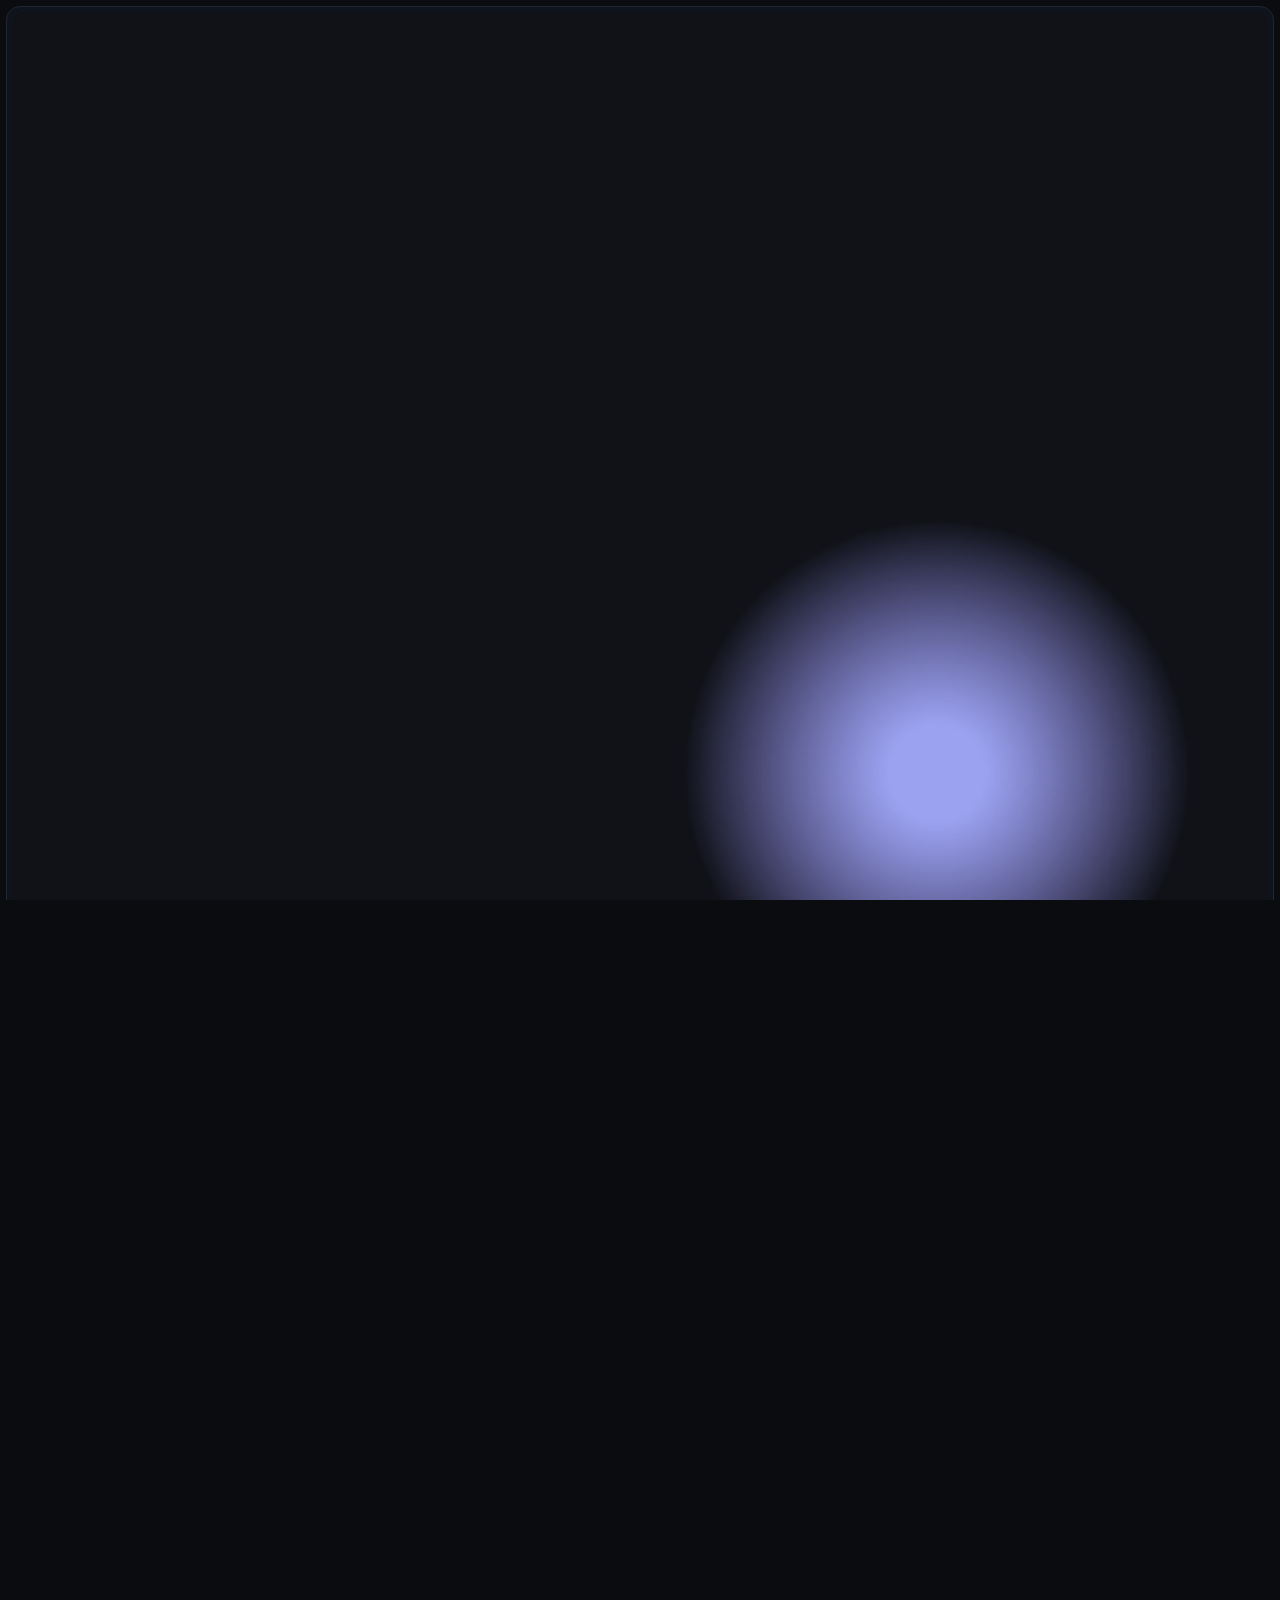
==== index.html @ 588d06f3 "Rename impossible_time_machine_mobile_web_app (6).html to index.html Changed for pages deployment na" ====
<!DOCTYPE html>
<html lang="en">
<head>
<meta charset="utf-8" />
<meta name="viewport" content="width=device-width, initial-scale=1, viewport-fit=cover" />
<title>Dual Scratchable VJ Turntables — Symmetry</title>
<style>
  :root{ --bg:#0b0c0f; --fg:#e6e6e6; --line:#1f2533; --accent:#65fbd2; }
  *{box-sizing:border-box;-webkit-tap-highlight-color:transparent}
  html,body{margin:0;height:100%;background:var(--bg);color:var(--fg);font-family:system-ui,-apple-system,Roboto,Inter,Arial,sans-serif;overflow:hidden}
  .app{display:flex;flex-direction:column;min-height:100vh;gap:8px;padding:6px}
  /* Mixer */
  .mixer{flex:0 0 auto;border:1px solid var(--line);border-radius:14px;background:#0f131b;display:flex;flex-direction:column;gap:6px;padding:6px}
  .mix-screen{width:100%;aspect-ratio:1;background:#000;border-radius:12px;overflow:hidden;position:relative}
  .mix-screen canvas{width:100%;height:100%}
  .row{display:flex;gap:6px;align-items:center;justify-content:center}
  .slider{flex:1}
  .pulse{width:12px;height:12px;border-radius:50%;background:#222;box-shadow:0 0 0 0 rgba(101,251,210,.0)}
  .tiny{font-size:11px;color:#9aa0a6}
  .btn{border:none;background:#141923;border:1px solid #1c2330;color:#cfe1f2;border-radius:10px;padding:6px 10px;min-height:32px;font-family:ui-monospace, SFMono-Regular, Menlo, monospace}
  select.blend{background:#141923;color:#cfe1f2;border:1px solid #1c2330;border-radius:10px;padding:6px;min-height:32px}
  .toggle{display:flex;align-items:center;gap:6px}
  .toggle input{accent-color:var(--accent)}
  .link{color:#9fe5ff;text-decoration:none}
  /* Decks */
  .decks{flex:1;display:grid;grid-template-columns:1fr 1fr;gap:6px}
  .deck{display:flex;flex-direction:column;align-items:center;gap:6px}
  .portal{width:100%;aspect-ratio:1;border-radius:50%;position:relative;display:grid;place-items:center;background:#0c0f15;box-shadow:0 0 0 2px #1d2230,0 0 30px rgba(101,251,210,.12) inset;overflow:hidden;touch-action:none}
  .portal canvas{width:94%;height:94%;border-radius:50%}
  .ring{position:absolute;inset:3%;border-radius:50%;pointer-events:none}
  input[type=file]{display:none}
  .toast{position:fixed;left:50%;top:10px;transform:translateX(-50%);background:#111722;border:1px solid #1f2633;color:#cfe1f2;padding:8px 12px;border-radius:10px;font-size:12px;opacity:.95;z-index:50}
  /* Glyph buttons (no emoji) */
  .glyph{display:inline-flex;align-items:center;justify-content:center;gap:6px}
  .glyph svg{width:16px;height:16px;fill:#cfe1f2}
</style>
</head>
<body>
<div class="app">
  <!-- Mixer -->
  <section class="mixer">
    <div class="mix-screen"><canvas id="mixView" width="640" height="640"></canvas></div>
    <div class="row">
      <select id="blendSelect" class="blend" title="Blend">
        <option value="source-over">Normal</option>
        <option value="screen" selected>Screen</option>
        <option value="multiply">Multiply</option>
        <option value="overlay">Overlay</option>
        <option value="hard-light">Hard Light</option>
        <option value="soft-light">Soft Light</option>
        <option value="lighten">Lighten</option>
        <option value="darken">Darken</option>
        <option value="difference">Difference</option>
        <option value="exclusion">Exclusion</option>
        <option value="lighter">Add</option>
      </select>
      <input id="mixSlider" class="slider" type="range" min="0" max="1" step="0.01" value="0.5" />
      <div class="pulse" id="metroPulse"></div>
      <button class="btn glyph" id="rec8" title="Record 8s">
        <svg viewBox="0 0 24 24"><rect x="6" y="6" width="12" height="12" rx="2"/></svg>
        REC 8s
      </button>
      <a id="dlLink" class="link" style="display:none" download="mix-8s.webm">Download</a>
    </div>
    <div class="row">
      <button class="btn" id="bpmDown">-</button>
      <input id="bpm" class="slider" type="range" min="30" max="240" step="1" value="120" />
      <button class="btn" id="bpmUp">+</button>
      <button class="btn" id="modeBPM">B/F</button>
      <span class="tiny" id="bpmLabel">120 BPM</span>
      <button class="btn" id="interpBtn" title="Frame interpolation">Interp</button>
      <label class="toggle tiny"><input type="checkbox" id="perfMode"/> Perf</label>
      <span class="tiny" id="diag">OK</span>
    </div>
  </section>

  <!-- Decks (six-fold symmetry accents) -->
  <section class="decks">
    <div class="deck" id="deckL">
      <div class="portal">
        <canvas id="viewL" width="512" height="512"></canvas>
        <canvas id="ringL" class="ring" width="512" height="512"></canvas>
      </div>
      <div class="row">
        <input id="fileL" type="file" accept="video/*" />
        <button class="btn glyph" id="uploadL" title="Load A">
          <svg viewBox="0 0 24 24"><path d="M4 18h16v2H4zM12 4l4 4h-3v6h-2V8H8z"/></svg>
          LOAD A
        </button>
        <button class="btn glyph" id="autoL" title="Auto A">
          <svg id="autoLIcon" viewBox="0 0 24 24"><path d="M8 5v14l11-7z"/></svg>
          AUTO
        </button>
      </div>
    </div>
    <div class="deck" id="deckR">
      <div class="portal">
        <canvas id="viewR" width="512" height="512"></canvas>
        <canvas id="ringR" class="ring" width="512" height="512"></canvas>
      </div>
      <div class="row">
        <input id="fileR" type="file" accept="video/*" />
        <button class="btn glyph" id="uploadR" title="Load B">
          <svg viewBox="0 0 24 24"><path d="M4 18h16v2H4zM12 4l4 4h-3v6h-2V8H8z"/></svg>
          LOAD B
        </button>
        <button class="btn glyph" id="autoR" title="Auto B">
          <svg id="autoRIcon" viewBox="0 0 24 24"><path d="M8 5v14l11-7z"/></svg>
          AUTO
        </button>
      </div>
    </div>
  </section>
  <div class="toast" id="toast" style="display:none">Loading…</div>
</div>

<script>
// ===== Helpers =====
function makeCanvas(w,h){const c=document.createElement('canvas');c.width=w;c.height=h;return c;}
function byId(x){return document.getElementById(x);} 

// ===== Stable frame interpolation =====
function drawInterpFrame(frames, idxFloat, ctx, w, h){
  const N = frames.length; if(!N){ ctx.fillStyle='#0a0d14'; ctx.fillRect(0,0,w,h); return; }
  const a = Math.floor(idxFloat) % N; const b = (a+1)%N; const t = idxFloat - Math.floor(idxFloat);
  ctx.globalAlpha = 1; ctx.globalCompositeOperation='source-over';
  ctx.drawImage(frames[a],0,0,w,h);
  if(t>0){ ctx.globalAlpha = t; ctx.drawImage(frames[b],0,0,w,h); }
  ctx.globalAlpha=1;
}

// ===== Mixer buffers (no heap churn) =====
const mixBufL = makeCanvas(640,640);
const mixBufR = makeCanvas(640,640);
function drawMix(){
  const c=byId('mixView'); const ctx=c.getContext('2d');
  ctx.clearRect(0,0,c.width,c.height);
  const lctx = mixBufL.getContext('2d'); lctx.clearRect(0,0,mixBufL.width,mixBufL.height);
  const rctx = mixBufR.getContext('2d'); rctx.clearRect(0,0,mixBufR.width,mixBufR.height);
  if(state.L.frames.length){ drawInterpFrame(state.L.frames, state.L.idxFloat, lctx, mixBufL.width, mixBufL.height); ctx.drawImage(mixBufL,0,0,c.width,c.height); }
  if(state.R.frames.length){ drawInterpFrame(state.R.frames, state.R.idxFloat, rctx, mixBufR.width, mixBufR.height); ctx.globalAlpha = state.mix; ctx.globalCompositeOperation = state.blend; ctx.drawImage(mixBufR,0,0,c.width,c.height); ctx.globalAlpha=1; ctx.globalCompositeOperation='source-over'; }
}

// ===== Video sampler (deterministic, bounded) =====
async function sampleVideo(file,target=160){
  return new Promise(async (resolve, reject)=>{
    try{
      const url = URL.createObjectURL(file);
      const v = document.createElement('video');
      v.src = url; v.crossOrigin='anonymous'; v.muted=true; v.playsInline=true; v.preload='auto';
      const show=(m)=>{const t=byId('toast'); t.textContent=m; t.style.display='block';};
      const hide=()=>{byId('toast').style.display='none';};
      show('Decoding…');
      await new Promise(res=>{ v.onloadedmetadata=()=>res(); });
      const dur = Math.max(0.01, v.duration||8);
      const N = Math.min(target, window.__perfOn? 100: 180);
      const size = window.__perfOn? 192: 256;
      const frames=[]; const off=makeCanvas(size,size); const octx=off.getContext('2d');
      for(let i=0;i<N;i++){
        const t = (i/(N-1))*dur;
        await new Promise(res=>{ v.currentTime=t; v.onseeked=()=>res(); });
        octx.clearRect(0,0,size,size);
        octx.drawImage(v,0,0,size,size);
        const bmp = await createImageBitmap(off);
        frames.push(bmp);
      }
      URL.revokeObjectURL(url); hide(); resolve(frames);
    }catch(e){ reject(e); }
  });
}

// ===== State =====
const state={
  L:{frames:[],idxFloat:0,drag:false,lastA:0,auto:false},
  R:{frames:[],idxFloat:0,drag:false,lastA:0,auto:false},
  blend:'screen', mix:0.5, tempo:120, mode:'BPM', interp:true,
  audio:null, dest:null,
  fpsTarget: 30
};

// ===== Audio (soft clicks + recording dest) =====
function ensureAudio(){ if(state.audio) return; const AC=new (window.AudioContext||window.webkitAudioContext)(); const master=AC.createGain(); master.gain.value=0.2; master.connect(AC.destination); const dest=AC.createMediaStreamDestination(); master.connect(dest); state.audio={AC,master}; state.dest=dest; }
function clickTick(pitch=650, vol=.07){ if(!state.audio) return; const {AC,master}=state.audio; const o=AC.createOscillator(); const g=AC.createGain(); o.type='square'; o.frequency.value=pitch; g.gain.value=vol; o.connect(g).connect(master); o.start(); g.gain.exponentialRampToValueAtTime(0.0001, AC.currentTime+0.04); o.stop(AC.currentTime+0.05); }

// ===== Six-fold symmetry ring (hashes + spokes) =====
function drawRing(id){
  const ring=byId(id); const ctx=ring.getContext('2d');
  const w=ring.width,h=ring.height,cx=w/2,cy=h/2,R=w/2-6; ctx.clearRect(0,0,w,h);
  ctx.strokeStyle='#1f2635'; ctx.lineWidth=2; ctx.beginPath(); ctx.arc(cx,cy,R,0,Math.PI*2); ctx.stroke();
  // 60 ticks + heavier every 5; plus 6 radial spokes for 6-symmetry
  for(let i=0;i<60;i++){
    const a=i*(Math.PI*2/60)-Math.PI/2; const len=(i%5===0)?14:7;
    const x1=cx+Math.cos(a)*R, y1=cy+Math.sin(a)*R;
    const x2=cx+Math.cos(a)*(R-len), y2=cy+Math.sin(a)*(R-len);
    ctx.strokeStyle=(i%5===0)?'#65fbd2':'#3a4458'; ctx.lineWidth=(i%5===0)?2:1;
    ctx.beginPath(); ctx.moveTo(x1,y1); ctx.lineTo(x2,y2); ctx.stroke();
  }
  for(let k=0;k<6;k++){
    const a=k*(Math.PI*2/6)-Math.PI/2; const x=cx+Math.cos(a)*(R-18); const y=cy+Math.sin(a)*(R-18);
    ctx.fillStyle='#223043'; ctx.beginPath(); ctx.arc(x,y,3,0,Math.PI*2); ctx.fill();
  }
}

// ===== Deck render =====
function drawDeck(side){ const cv=byId('view'+side); const ctx=cv.getContext('2d'); drawInterpFrame(state[side].frames, state[side].idxFloat, ctx, cv.width, cv.height); drawRing('ring'+side); }

// ===== Scratch controls =====
function angleAt(e,cv){const r=cv.getBoundingClientRect();const x=(e.touches?e.touches[0].clientX:e.clientX)-r.left-r.width/2;const y=(e.touches?e.touches[0].clientY:e.clientY)-r.top-r.height/2;return Math.atan2(y,x);} 
function bindDeck(side){
  const cv=byId('view'+side);
  let lastHaptic=0, lastClickIdx=-1;
  const start=(e)=>{ ensureAudio(); const now=performance.now(); if(navigator.vibrate && now-lastHaptic>40){ navigator.vibrate(5); lastHaptic=now; } state[side].drag=true; state[side].lastA=angleAt(e,cv); e.preventDefault(); };
  const move=(e)=>{ if(!state[side].drag) return; const a=angleAt(e,cv); const d=a-state[side].lastA; state[side].lastA=a; const N=(state[side].frames.length||1); state[side].idxFloat=(state[side].idxFloat + d*40 + N)%N; const idxInt=Math.floor(state[side].idxFloat); if(idxInt!==lastClickIdx){ const now=performance.now(); if(navigator.vibrate && now-lastHaptic>30){ navigator.vibrate(2); lastHaptic=now; } clickTick(560+100*Math.min(1,Math.abs(d)*40), .06); lastClickIdx=idxInt; } };
  const end=()=>{ state[side].drag=false; };
  cv.addEventListener('mousedown',start); cv.addEventListener('mousemove',move); window.addEventListener('mouseup',end);
  cv.addEventListener('touchstart',start,{passive:false}); cv.addEventListener('touchmove',move,{passive:false}); window.addEventListener('touchend',end);
}

bindDeck('L'); bindDeck('R');

// ===== Tempo & autoplay =====
let lastTick=0; function metro(ts){ const secPer=60/state.tempo; if(!lastTick) lastTick=ts; const d=(ts-lastTick)/1000; if(d>=secPer){ lastTick=ts; const pulse=byId('metroPulse'); pulse.style.boxShadow='0 0 0 8px rgba(101,251,210,.22)'; setTimeout(()=>{pulse.style.boxShadow='0 0 0 0 rgba(0,0,0,0)';},80); if(!state.L.drag && state.L.auto && state.L.frames.length) state.L.idxFloat=(state.L.idxFloat+1)%state.L.frames.length; if(!state.R.drag && state.R.auto && state.R.frames.length) state.R.idxFloat=(state.R.idxFloat+1)%state.R.frames.length; } }
function idleAdvance(dt){ const fps=12; const step=dt*fps; if(!state.L.drag && !state.L.auto && state.L.frames.length) state.L.idxFloat=(state.L.idxFloat+step)%state.L.frames.length; if(!state.R.drag && !state.R.auto && state.R.frames.length) state.R.idxFloat=(state.R.idxFloat+step)%state.R.frames.length; }

// ===== Main loop (soft FPS cap + visibility pause) =====
let lastTs=0, acc=0; function loop(ts){ const dt=((ts-lastTs)||0)/1000; lastTs=ts; acc+=dt; const frameInterval=1/Math.max(15,(window.__perfOn?24:state.fpsTarget)); if(acc>=frameInterval){ acc=0; metro(ts||performance.now()); idleAdvance(frameInterval); drawDeck('L'); drawDeck('R'); drawMix(); } requestAnimationFrame(loop); } requestAnimationFrame(loop);
 document.addEventListener('visibilitychange',()=>{ if(document.hidden){ lastTs=performance.now(); }});

// ===== UI wiring =====
byId('uploadL').onclick=()=>byId('fileL').click(); byId('uploadR').onclick=()=>byId('fileR').click();
byId('fileL').onchange=async e=>{ const f=e.target.files[0]; if(!f) return; const t=byId('toast'); t.textContent='Loading A…'; t.style.display='block'; (state.L.frames||[]).forEach(b=>{try{b.close&&b.close();}catch{}}); state.L.frames=[]; state.L.frames=await sampleVideo(f, window.__perfOn? 100: 180); state.L.idxFloat=0; t.style.display='none'; updateDiag(); };
byId('fileR').onchange=async e=>{ const f=e.target.files[0]; if(!f) return; const t=byId('toast'); t.textContent='Loading B…'; t.style.display='block'; (state.R.frames||[]).forEach(b=>{try{b.close&&b.close();}catch{}}); state.R.frames=[]; state.R.frames=await sampleVideo(f, window.__perfOn? 100: 180); state.R.idxFloat=0; t.style.display='none'; updateDiag(); };
byId('autoL').onclick=()=>{ state.L.auto=!state.L.auto; byId('autoLIcon').innerHTML = state.L.auto ? '<path d="M6 6h4v12H6zM14 6h4v12h-4z"/>' : '<path d="M8 5v14l11-7z"/>'; };
byId('autoR').onclick=()=>{ state.R.auto=!state.R.auto; byId('autoRIcon').innerHTML = state.R.auto ? '<path d="M6 6h4v12H6zM14 6h4v12h-4z"/>' : '<path d="M8 5v14l11-7z"/>'; };
byId('blendSelect').oninput=e=>state.blend=e.target.value; byId('mixSlider').oninput=e=>state.mix=parseFloat(e.target.value);
byId('bpm').oninput=e=>{ state.tempo=parseInt(e.target.value,10); byId('bpmLabel').textContent=state.tempo+' '+state.mode; ensureAudio(); };
byId('bpmDown').onclick=()=>{ const v=Math.max(30,state.tempo-1); byId('bpm').value=v; byId('bpm').dispatchEvent(new Event('input')); };
byId('bpmUp').onclick=()=>{ const v=Math.min(240,state.tempo+1); byId('bpm').value=v; byId('bpm').dispatchEvent(new Event('input')); };
byId('modeBPM').onclick=()=>{ state.mode=(state.mode==='BPM')?'FPM':'BPM'; byId('bpmLabel').textContent=state.tempo+' '+state.mode; };
byId('interpBtn').onclick=()=>{ state.interp=!state.interp; byId('interpBtn').style.opacity= state.interp?1:0.5; };
byId('perfMode').onchange=(e)=>{ window.__perfOn= !!e.target.checked; state.fpsTarget = window.__perfOn? 24: 30; updateDiag(); };

// ===== 8s Recording (mix + clicks) =====
let mediaRec=null, chunks=[]; byId('rec8').onclick=()=>{ try{ const canvas=byId('mixView'); const stream=canvas.captureStream(window.__perfOn? 24: 30); ensureAudio(); if(state.dest) state.dest.stream.getAudioTracks().forEach(t=>stream.addTrack(t)); chunks=[]; mediaRec=new MediaRecorder(stream,{mimeType:'video/webm;codecs=vp9,opus', videoBitsPerSecond: window.__perfOn? 2_000_000: 3_000_000}); mediaRec.ondataavailable=(e)=>{ if(e.data.size>0) chunks.push(e.data); }; mediaRec.onstop=()=>{ const blob=new Blob(chunks,{type:'video/webm'}); const url=URL.createObjectURL(blob); const a=byId('dlLink'); a.href=url; a.style.display='inline'; }; mediaRec.start(); setTimeout(()=>{ try{ mediaRec.stop(); }catch{} }, 8000); }catch(err){ console.warn('rec error', err); } };

// ===== Default test frames =====
async function makeTestFrames(hue){const frames=[];const size=window.__perfOn? 192: 256;const tmp=makeCanvas(size,size);const tctx=tmp.getContext('2d');for(let i=0;i<150;i++){const t=i/150;tctx.fillStyle='#0b0c10';tctx.fillRect(0,0,size,size);const x=size/2+Math.cos(t*2*Math.PI)*size*0.27;const y=size/2+Math.sin(t*2*Math.PI)*size*0.22;const r=size*0.18+Math.sin(t*6.283*0.5)*size*0.09;const g=tctx.createRadialGradient(x,y,10,x,y,r);g.addColorStop(0,`hsl(${(hue+i)%360},80%,60%)`);g.addColorStop(1,'#0b0c10');tctx.fillStyle=g;tctx.beginPath();tctx.arc(x,y,r,0,Math.PI*2);tctx.fill();frames.push(await createImageBitmap(tmp));}return frames;}
(async()=>{ state.L.frames=await makeTestFrames(200); state.R.frames=await makeTestFrames(320); updateDiag(); })();

// ===== Diagnostics =====
function updateDiag(){ const d=byId('diag'); const dpr=(window.devicePixelRatio||1).toFixed(2); d.textContent=`A:${state.L.frames.length} B:${state.R.frames.length} dpr:${dpr}`; }
</script>
</body>
</html>
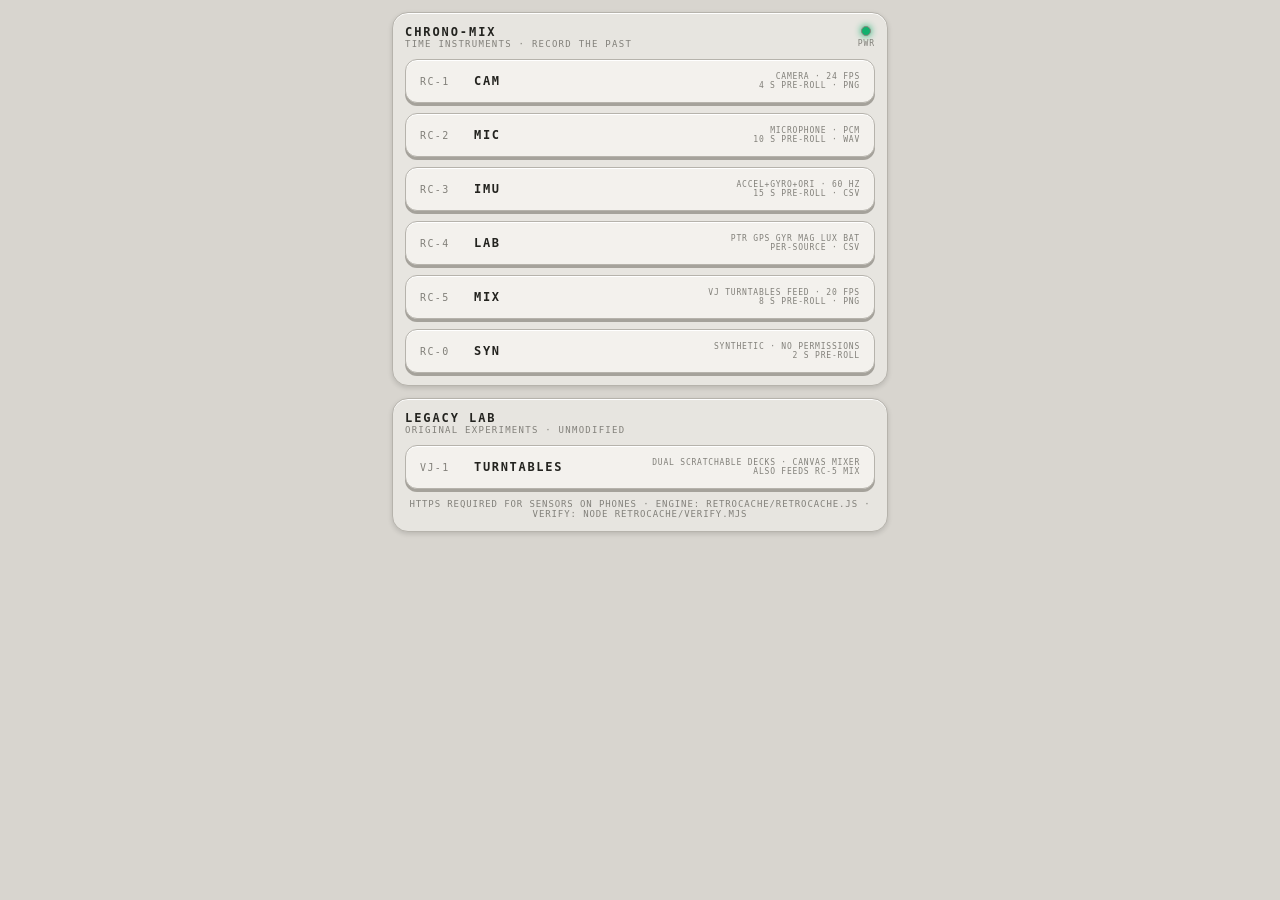
==== commit 04b3f87e: "Add family landing, fold legacy turntables in as RC-5 source, deploy via Pages - Preserve the origin" ====
--- a/index.html
+++ b/index.html
@@ -3,252 +3,61 @@
 <head>
 <meta charset="utf-8" />
 <meta name="viewport" content="width=device-width, initial-scale=1, viewport-fit=cover" />
-<title>Dual Scratchable VJ Turntables — Symmetry</title>
-<style>
-  :root{ --bg:#0b0c0f; --fg:#e6e6e6; --line:#1f2533; --accent:#65fbd2; }
-  *{box-sizing:border-box;-webkit-tap-highlight-color:transparent}
-  html,body{margin:0;height:100%;background:var(--bg);color:var(--fg);font-family:system-ui,-apple-system,Roboto,Inter,Arial,sans-serif;overflow:hidden}
-  .app{display:flex;flex-direction:column;min-height:100vh;gap:8px;padding:6px}
-  /* Mixer */
-  .mixer{flex:0 0 auto;border:1px solid var(--line);border-radius:14px;background:#0f131b;display:flex;flex-direction:column;gap:6px;padding:6px}
-  .mix-screen{width:100%;aspect-ratio:1;background:#000;border-radius:12px;overflow:hidden;position:relative}
-  .mix-screen canvas{width:100%;height:100%}
-  .row{display:flex;gap:6px;align-items:center;justify-content:center}
-  .slider{flex:1}
-  .pulse{width:12px;height:12px;border-radius:50%;background:#222;box-shadow:0 0 0 0 rgba(101,251,210,.0)}
-  .tiny{font-size:11px;color:#9aa0a6}
-  .btn{border:none;background:#141923;border:1px solid #1c2330;color:#cfe1f2;border-radius:10px;padding:6px 10px;min-height:32px;font-family:ui-monospace, SFMono-Regular, Menlo, monospace}
-  select.blend{background:#141923;color:#cfe1f2;border:1px solid #1c2330;border-radius:10px;padding:6px;min-height:32px}
-  .toggle{display:flex;align-items:center;gap:6px}
-  .toggle input{accent-color:var(--accent)}
-  .link{color:#9fe5ff;text-decoration:none}
-  /* Decks */
-  .decks{flex:1;display:grid;grid-template-columns:1fr 1fr;gap:6px}
-  .deck{display:flex;flex-direction:column;align-items:center;gap:6px}
-  .portal{width:100%;aspect-ratio:1;border-radius:50%;position:relative;display:grid;place-items:center;background:#0c0f15;box-shadow:0 0 0 2px #1d2230,0 0 30px rgba(101,251,210,.12) inset;overflow:hidden;touch-action:none}
-  .portal canvas{width:94%;height:94%;border-radius:50%}
-  .ring{position:absolute;inset:3%;border-radius:50%;pointer-events:none}
-  input[type=file]{display:none}
-  .toast{position:fixed;left:50%;top:10px;transform:translateX(-50%);background:#111722;border:1px solid #1f2633;color:#cfe1f2;padding:8px 12px;border-radius:10px;font-size:12px;opacity:.95;z-index:50}
-  /* Glyph buttons (no emoji) */
-  .glyph{display:inline-flex;align-items:center;justify-content:center;gap:6px}
-  .glyph svg{width:16px;height:16px;fill:#cfe1f2}
-</style>
+<link rel="icon" href="data:," />
+<title>Chrono-Mix</title>
+<link rel="stylesheet" href="retrocache/instrument.css" />
 </head>
 <body>
-<div class="app">
-  <!-- Mixer -->
-  <section class="mixer">
-    <div class="mix-screen"><canvas id="mixView" width="640" height="640"></canvas></div>
-    <div class="row">
-      <select id="blendSelect" class="blend" title="Blend">
-        <option value="source-over">Normal</option>
-        <option value="screen" selected>Screen</option>
-        <option value="multiply">Multiply</option>
-        <option value="overlay">Overlay</option>
-        <option value="hard-light">Hard Light</option>
-        <option value="soft-light">Soft Light</option>
-        <option value="lighten">Lighten</option>
-        <option value="darken">Darken</option>
-        <option value="difference">Difference</option>
-        <option value="exclusion">Exclusion</option>
-        <option value="lighter">Add</option>
-      </select>
-      <input id="mixSlider" class="slider" type="range" min="0" max="1" step="0.01" value="0.5" />
-      <div class="pulse" id="metroPulse"></div>
-      <button class="btn glyph" id="rec8" title="Record 8s">
-        <svg viewBox="0 0 24 24"><rect x="6" y="6" width="12" height="12" rx="2"/></svg>
-        REC 8s
-      </button>
-      <a id="dlLink" class="link" style="display:none" download="mix-8s.webm">Download</a>
+<div class="device">
+  <section class="mod rack">
+    <div class="head">
+      <div>
+        <div class="brand">CHRONO-MIX</div>
+        <div class="model">TIME INSTRUMENTS · RECORD THE PAST</div>
+      </div>
+      <div class="leds">
+        <span class="led on"><i></i>PWR</span>
+      </div>
     </div>
-    <div class="row">
-      <button class="btn" id="bpmDown">-</button>
-      <input id="bpm" class="slider" type="range" min="30" max="240" step="1" value="120" />
-      <button class="btn" id="bpmUp">+</button>
-      <button class="btn" id="modeBPM">B/F</button>
-      <span class="tiny" id="bpmLabel">120 BPM</span>
-      <button class="btn" id="interpBtn" title="Frame interpolation">Interp</button>
-      <label class="toggle tiny"><input type="checkbox" id="perfMode"/> Perf</label>
-      <span class="tiny" id="diag">OK</span>
-    </div>
+    <a class="slot" href="retrocache/camera.html">
+      <span class="no">RC-1</span><span class="nm">CAM</span>
+      <span class="sp">CAMERA · 24 FPS<br />4 S PRE-ROLL · PNG</span>
+    </a>
+    <a class="slot" href="retrocache/audio.html">
+      <span class="no">RC-2</span><span class="nm">MIC</span>
+      <span class="sp">MICROPHONE · PCM<br />10 S PRE-ROLL · WAV</span>
+    </a>
+    <a class="slot" href="retrocache/motion.html">
+      <span class="no">RC-3</span><span class="nm">IMU</span>
+      <span class="sp">ACCEL+GYRO+ORI · 60 HZ<br />15 S PRE-ROLL · CSV</span>
+    </a>
+    <a class="slot" href="retrocache/sensors.html">
+      <span class="no">RC-4</span><span class="nm">LAB</span>
+      <span class="sp">PTR GPS GYR MAG LUX BAT<br />PER-SOURCE · CSV</span>
+    </a>
+    <a class="slot" href="retrocache/mix.html">
+      <span class="no">RC-5</span><span class="nm">MIX</span>
+      <span class="sp">VJ TURNTABLES FEED · 20 FPS<br />8 S PRE-ROLL · PNG</span>
+    </a>
+    <a class="slot" href="retrocache/demo.html">
+      <span class="no">RC-0</span><span class="nm">SYN</span>
+      <span class="sp">SYNTHETIC · NO PERMISSIONS<br />2 S PRE-ROLL</span>
+    </a>
   </section>
 
-  <!-- Decks (six-fold symmetry accents) -->
-  <section class="decks">
-    <div class="deck" id="deckL">
-      <div class="portal">
-        <canvas id="viewL" width="512" height="512"></canvas>
-        <canvas id="ringL" class="ring" width="512" height="512"></canvas>
-      </div>
-      <div class="row">
-        <input id="fileL" type="file" accept="video/*" />
-        <button class="btn glyph" id="uploadL" title="Load A">
-          <svg viewBox="0 0 24 24"><path d="M4 18h16v2H4zM12 4l4 4h-3v6h-2V8H8z"/></svg>
-          LOAD A
-        </button>
-        <button class="btn glyph" id="autoL" title="Auto A">
-          <svg id="autoLIcon" viewBox="0 0 24 24"><path d="M8 5v14l11-7z"/></svg>
-          AUTO
-        </button>
+  <section class="mod rack">
+    <div class="head">
+      <div>
+        <div class="brand">LEGACY LAB</div>
+        <div class="model">ORIGINAL EXPERIMENTS · UNMODIFIED</div>
       </div>
     </div>
-    <div class="deck" id="deckR">
-      <div class="portal">
-        <canvas id="viewR" width="512" height="512"></canvas>
-        <canvas id="ringR" class="ring" width="512" height="512"></canvas>
-      </div>
-      <div class="row">
-        <input id="fileR" type="file" accept="video/*" />
-        <button class="btn glyph" id="uploadR" title="Load B">
-          <svg viewBox="0 0 24 24"><path d="M4 18h16v2H4zM12 4l4 4h-3v6h-2V8H8z"/></svg>
-          LOAD B
-        </button>
-        <button class="btn glyph" id="autoR" title="Auto B">
-          <svg id="autoRIcon" viewBox="0 0 24 24"><path d="M8 5v14l11-7z"/></svg>
-          AUTO
-        </button>
-      </div>
-    </div>
+    <a class="slot" href="turntables.html">
+      <span class="no">VJ-1</span><span class="nm">TURNTABLES</span>
+      <span class="sp">DUAL SCRATCHABLE DECKS · CANVAS MIXER<br />ALSO FEEDS RC-5 MIX</span>
+    </a>
+    <div class="hint">HTTPS required for sensors on phones · engine: retrocache/retrocache.js · verify: node retrocache/verify.mjs</div>
   </section>
-  <div class="toast" id="toast" style="display:none">Loading…</div>
 </div>
-
-<script>
-// ===== Helpers =====
-function makeCanvas(w,h){const c=document.createElement('canvas');c.width=w;c.height=h;return c;}
-function byId(x){return document.getElementById(x);} 
-
-// ===== Stable frame interpolation =====
-function drawInterpFrame(frames, idxFloat, ctx, w, h){
-  const N = frames.length; if(!N){ ctx.fillStyle='#0a0d14'; ctx.fillRect(0,0,w,h); return; }
-  const a = Math.floor(idxFloat) % N; const b = (a+1)%N; const t = idxFloat - Math.floor(idxFloat);
-  ctx.globalAlpha = 1; ctx.globalCompositeOperation='source-over';
-  ctx.drawImage(frames[a],0,0,w,h);
-  if(t>0){ ctx.globalAlpha = t; ctx.drawImage(frames[b],0,0,w,h); }
-  ctx.globalAlpha=1;
-}
-
-// ===== Mixer buffers (no heap churn) =====
-const mixBufL = makeCanvas(640,640);
-const mixBufR = makeCanvas(640,640);
-function drawMix(){
-  const c=byId('mixView'); const ctx=c.getContext('2d');
-  ctx.clearRect(0,0,c.width,c.height);
-  const lctx = mixBufL.getContext('2d'); lctx.clearRect(0,0,mixBufL.width,mixBufL.height);
-  const rctx = mixBufR.getContext('2d'); rctx.clearRect(0,0,mixBufR.width,mixBufR.height);
-  if(state.L.frames.length){ drawInterpFrame(state.L.frames, state.L.idxFloat, lctx, mixBufL.width, mixBufL.height); ctx.drawImage(mixBufL,0,0,c.width,c.height); }
-  if(state.R.frames.length){ drawInterpFrame(state.R.frames, state.R.idxFloat, rctx, mixBufR.width, mixBufR.height); ctx.globalAlpha = state.mix; ctx.globalCompositeOperation = state.blend; ctx.drawImage(mixBufR,0,0,c.width,c.height); ctx.globalAlpha=1; ctx.globalCompositeOperation='source-over'; }
-}
-
-// ===== Video sampler (deterministic, bounded) =====
-async function sampleVideo(file,target=160){
-  return new Promise(async (resolve, reject)=>{
-    try{
-      const url = URL.createObjectURL(file);
-      const v = document.createElement('video');
-      v.src = url; v.crossOrigin='anonymous'; v.muted=true; v.playsInline=true; v.preload='auto';
-      const show=(m)=>{const t=byId('toast'); t.textContent=m; t.style.display='block';};
-      const hide=()=>{byId('toast').style.display='none';};
-      show('Decoding…');
-      await new Promise(res=>{ v.onloadedmetadata=()=>res(); });
-      const dur = Math.max(0.01, v.duration||8);
-      const N = Math.min(target, window.__perfOn? 100: 180);
-      const size = window.__perfOn? 192: 256;
-      const frames=[]; const off=makeCanvas(size,size); const octx=off.getContext('2d');
-      for(let i=0;i<N;i++){
-        const t = (i/(N-1))*dur;
-        await new Promise(res=>{ v.currentTime=t; v.onseeked=()=>res(); });
-        octx.clearRect(0,0,size,size);
-        octx.drawImage(v,0,0,size,size);
-        const bmp = await createImageBitmap(off);
-        frames.push(bmp);
-      }
-      URL.revokeObjectURL(url); hide(); resolve(frames);
-    }catch(e){ reject(e); }
-  });
-}
-
-// ===== State =====
-const state={
-  L:{frames:[],idxFloat:0,drag:false,lastA:0,auto:false},
-  R:{frames:[],idxFloat:0,drag:false,lastA:0,auto:false},
-  blend:'screen', mix:0.5, tempo:120, mode:'BPM', interp:true,
-  audio:null, dest:null,
-  fpsTarget: 30
-};
-
-// ===== Audio (soft clicks + recording dest) =====
-function ensureAudio(){ if(state.audio) return; const AC=new (window.AudioContext||window.webkitAudioContext)(); const master=AC.createGain(); master.gain.value=0.2; master.connect(AC.destination); const dest=AC.createMediaStreamDestination(); master.connect(dest); state.audio={AC,master}; state.dest=dest; }
-function clickTick(pitch=650, vol=.07){ if(!state.audio) return; const {AC,master}=state.audio; const o=AC.createOscillator(); const g=AC.createGain(); o.type='square'; o.frequency.value=pitch; g.gain.value=vol; o.connect(g).connect(master); o.start(); g.gain.exponentialRampToValueAtTime(0.0001, AC.currentTime+0.04); o.stop(AC.currentTime+0.05); }
-
-// ===== Six-fold symmetry ring (hashes + spokes) =====
-function drawRing(id){
-  const ring=byId(id); const ctx=ring.getContext('2d');
-  const w=ring.width,h=ring.height,cx=w/2,cy=h/2,R=w/2-6; ctx.clearRect(0,0,w,h);
-  ctx.strokeStyle='#1f2635'; ctx.lineWidth=2; ctx.beginPath(); ctx.arc(cx,cy,R,0,Math.PI*2); ctx.stroke();
-  // 60 ticks + heavier every 5; plus 6 radial spokes for 6-symmetry
-  for(let i=0;i<60;i++){
-    const a=i*(Math.PI*2/60)-Math.PI/2; const len=(i%5===0)?14:7;
-    const x1=cx+Math.cos(a)*R, y1=cy+Math.sin(a)*R;
-    const x2=cx+Math.cos(a)*(R-len), y2=cy+Math.sin(a)*(R-len);
-    ctx.strokeStyle=(i%5===0)?'#65fbd2':'#3a4458'; ctx.lineWidth=(i%5===0)?2:1;
-    ctx.beginPath(); ctx.moveTo(x1,y1); ctx.lineTo(x2,y2); ctx.stroke();
-  }
-  for(let k=0;k<6;k++){
-    const a=k*(Math.PI*2/6)-Math.PI/2; const x=cx+Math.cos(a)*(R-18); const y=cy+Math.sin(a)*(R-18);
-    ctx.fillStyle='#223043'; ctx.beginPath(); ctx.arc(x,y,3,0,Math.PI*2); ctx.fill();
-  }
-}
-
-// ===== Deck render =====
-function drawDeck(side){ const cv=byId('view'+side); const ctx=cv.getContext('2d'); drawInterpFrame(state[side].frames, state[side].idxFloat, ctx, cv.width, cv.height); drawRing('ring'+side); }
-
-// ===== Scratch controls =====
-function angleAt(e,cv){const r=cv.getBoundingClientRect();const x=(e.touches?e.touches[0].clientX:e.clientX)-r.left-r.width/2;const y=(e.touches?e.touches[0].clientY:e.clientY)-r.top-r.height/2;return Math.atan2(y,x);} 
-function bindDeck(side){
-  const cv=byId('view'+side);
-  let lastHaptic=0, lastClickIdx=-1;
-  const start=(e)=>{ ensureAudio(); const now=performance.now(); if(navigator.vibrate && now-lastHaptic>40){ navigator.vibrate(5); lastHaptic=now; } state[side].drag=true; state[side].lastA=angleAt(e,cv); e.preventDefault(); };
-  const move=(e)=>{ if(!state[side].drag) return; const a=angleAt(e,cv); const d=a-state[side].lastA; state[side].lastA=a; const N=(state[side].frames.length||1); state[side].idxFloat=(state[side].idxFloat + d*40 + N)%N; const idxInt=Math.floor(state[side].idxFloat); if(idxInt!==lastClickIdx){ const now=performance.now(); if(navigator.vibrate && now-lastHaptic>30){ navigator.vibrate(2); lastHaptic=now; } clickTick(560+100*Math.min(1,Math.abs(d)*40), .06); lastClickIdx=idxInt; } };
-  const end=()=>{ state[side].drag=false; };
-  cv.addEventListener('mousedown',start); cv.addEventListener('mousemove',move); window.addEventListener('mouseup',end);
-  cv.addEventListener('touchstart',start,{passive:false}); cv.addEventListener('touchmove',move,{passive:false}); window.addEventListener('touchend',end);
-}
-
-bindDeck('L'); bindDeck('R');
-
-// ===== Tempo & autoplay =====
-let lastTick=0; function metro(ts){ const secPer=60/state.tempo; if(!lastTick) lastTick=ts; const d=(ts-lastTick)/1000; if(d>=secPer){ lastTick=ts; const pulse=byId('metroPulse'); pulse.style.boxShadow='0 0 0 8px rgba(101,251,210,.22)'; setTimeout(()=>{pulse.style.boxShadow='0 0 0 0 rgba(0,0,0,0)';},80); if(!state.L.drag && state.L.auto && state.L.frames.length) state.L.idxFloat=(state.L.idxFloat+1)%state.L.frames.length; if(!state.R.drag && state.R.auto && state.R.frames.length) state.R.idxFloat=(state.R.idxFloat+1)%state.R.frames.length; } }
-function idleAdvance(dt){ const fps=12; const step=dt*fps; if(!state.L.drag && !state.L.auto && state.L.frames.length) state.L.idxFloat=(state.L.idxFloat+step)%state.L.frames.length; if(!state.R.drag && !state.R.auto && state.R.frames.length) state.R.idxFloat=(state.R.idxFloat+step)%state.R.frames.length; }
-
-// ===== Main loop (soft FPS cap + visibility pause) =====
-let lastTs=0, acc=0; function loop(ts){ const dt=((ts-lastTs)||0)/1000; lastTs=ts; acc+=dt; const frameInterval=1/Math.max(15,(window.__perfOn?24:state.fpsTarget)); if(acc>=frameInterval){ acc=0; metro(ts||performance.now()); idleAdvance(frameInterval); drawDeck('L'); drawDeck('R'); drawMix(); } requestAnimationFrame(loop); } requestAnimationFrame(loop);
- document.addEventListener('visibilitychange',()=>{ if(document.hidden){ lastTs=performance.now(); }});
-
-// ===== UI wiring =====
-byId('uploadL').onclick=()=>byId('fileL').click(); byId('uploadR').onclick=()=>byId('fileR').click();
-byId('fileL').onchange=async e=>{ const f=e.target.files[0]; if(!f) return; const t=byId('toast'); t.textContent='Loading A…'; t.style.display='block'; (state.L.frames||[]).forEach(b=>{try{b.close&&b.close();}catch{}}); state.L.frames=[]; state.L.frames=await sampleVideo(f, window.__perfOn? 100: 180); state.L.idxFloat=0; t.style.display='none'; updateDiag(); };
-byId('fileR').onchange=async e=>{ const f=e.target.files[0]; if(!f) return; const t=byId('toast'); t.textContent='Loading B…'; t.style.display='block'; (state.R.frames||[]).forEach(b=>{try{b.close&&b.close();}catch{}}); state.R.frames=[]; state.R.frames=await sampleVideo(f, window.__perfOn? 100: 180); state.R.idxFloat=0; t.style.display='none'; updateDiag(); };
-byId('autoL').onclick=()=>{ state.L.auto=!state.L.auto; byId('autoLIcon').innerHTML = state.L.auto ? '<path d="M6 6h4v12H6zM14 6h4v12h-4z"/>' : '<path d="M8 5v14l11-7z"/>'; };
-byId('autoR').onclick=()=>{ state.R.auto=!state.R.auto; byId('autoRIcon').innerHTML = state.R.auto ? '<path d="M6 6h4v12H6zM14 6h4v12h-4z"/>' : '<path d="M8 5v14l11-7z"/>'; };
-byId('blendSelect').oninput=e=>state.blend=e.target.value; byId('mixSlider').oninput=e=>state.mix=parseFloat(e.target.value);
-byId('bpm').oninput=e=>{ state.tempo=parseInt(e.target.value,10); byId('bpmLabel').textContent=state.tempo+' '+state.mode; ensureAudio(); };
-byId('bpmDown').onclick=()=>{ const v=Math.max(30,state.tempo-1); byId('bpm').value=v; byId('bpm').dispatchEvent(new Event('input')); };
-byId('bpmUp').onclick=()=>{ const v=Math.min(240,state.tempo+1); byId('bpm').value=v; byId('bpm').dispatchEvent(new Event('input')); };
-byId('modeBPM').onclick=()=>{ state.mode=(state.mode==='BPM')?'FPM':'BPM'; byId('bpmLabel').textContent=state.tempo+' '+state.mode; };
-byId('interpBtn').onclick=()=>{ state.interp=!state.interp; byId('interpBtn').style.opacity= state.interp?1:0.5; };
-byId('perfMode').onchange=(e)=>{ window.__perfOn= !!e.target.checked; state.fpsTarget = window.__perfOn? 24: 30; updateDiag(); };
-
-// ===== 8s Recording (mix + clicks) =====
-let mediaRec=null, chunks=[]; byId('rec8').onclick=()=>{ try{ const canvas=byId('mixView'); const stream=canvas.captureStream(window.__perfOn? 24: 30); ensureAudio(); if(state.dest) state.dest.stream.getAudioTracks().forEach(t=>stream.addTrack(t)); chunks=[]; mediaRec=new MediaRecorder(stream,{mimeType:'video/webm;codecs=vp9,opus', videoBitsPerSecond: window.__perfOn? 2_000_000: 3_000_000}); mediaRec.ondataavailable=(e)=>{ if(e.data.size>0) chunks.push(e.data); }; mediaRec.onstop=()=>{ const blob=new Blob(chunks,{type:'video/webm'}); const url=URL.createObjectURL(blob); const a=byId('dlLink'); a.href=url; a.style.display='inline'; }; mediaRec.start(); setTimeout(()=>{ try{ mediaRec.stop(); }catch{} }, 8000); }catch(err){ console.warn('rec error', err); } };
-
-// ===== Default test frames =====
-async function makeTestFrames(hue){const frames=[];const size=window.__perfOn? 192: 256;const tmp=makeCanvas(size,size);const tctx=tmp.getContext('2d');for(let i=0;i<150;i++){const t=i/150;tctx.fillStyle='#0b0c10';tctx.fillRect(0,0,size,size);const x=size/2+Math.cos(t*2*Math.PI)*size*0.27;const y=size/2+Math.sin(t*2*Math.PI)*size*0.22;const r=size*0.18+Math.sin(t*6.283*0.5)*size*0.09;const g=tctx.createRadialGradient(x,y,10,x,y,r);g.addColorStop(0,`hsl(${(hue+i)%360},80%,60%)`);g.addColorStop(1,'#0b0c10');tctx.fillStyle=g;tctx.beginPath();tctx.arc(x,y,r,0,Math.PI*2);tctx.fill();frames.push(await createImageBitmap(tmp));}return frames;}
-(async()=>{ state.L.frames=await makeTestFrames(200); state.R.frames=await makeTestFrames(320); updateDiag(); })();
-
-// ===== Diagnostics =====
-function updateDiag(){ const d=byId('diag'); const dpr=(window.devicePixelRatio||1).toFixed(2); d.textContent=`A:${state.L.frames.length} B:${state.R.frames.length} dpr:${dpr}`; }
-</script>
 </body>
 </html>
--- a/retrocache/instrument.css
+++ b/retrocache/instrument.css
@@ -0,0 +1,76 @@
+/* Instrument chassis for the retro cache devices.
+   Light hardware panel, dark inset screens, LCD readouts, physical keys. */
+:root{
+  --panel:#d8d5cf; --mod:#e7e5e0; --edge:#b6b3ac; --well:#c9c6bf;
+  --ink:#23231f; --dim:#82807a;
+  --rec:#ff4f00; --ok:#12b06e;
+  --cache:#65fbd2; --live:#fb6597;
+  --lcd-bg:#181c17; --lcd-fg:#b8f34c; --lcd-dim:#55604b;
+}
+*{box-sizing:border-box;-webkit-tap-highlight-color:transparent}
+html,body{margin:0;min-height:100%;background:var(--panel);color:var(--ink);
+  font-family:ui-monospace,SFMono-Regular,Menlo,monospace;
+  -webkit-user-select:none;user-select:none}
+.device{max-width:520px;margin:0 auto;padding:12px;display:flex;flex-direction:column;gap:12px}
+.mod{background:var(--mod);border:1px solid var(--edge);border-radius:16px;padding:12px;
+  display:flex;flex-direction:column;gap:10px;
+  box-shadow:inset 0 1px 0 #fff,0 2px 5px rgba(0,0,0,.14)}
+.head{display:flex;justify-content:space-between;align-items:center}
+.brand{font-size:12px;font-weight:700;letter-spacing:.16em}
+.model{font-size:9px;color:var(--dim);letter-spacing:.14em}
+a.model{text-decoration:none}
+.leds{display:flex;gap:12px}
+.led{display:flex;flex-direction:column;align-items:center;gap:3px;
+  font-size:8px;letter-spacing:.12em;color:var(--dim)}
+.led i{width:10px;height:10px;border-radius:50%;background:#a9a69f;
+  border:1px solid #8b887f;display:block}
+.led.on i{background:var(--ok);box-shadow:0 0 7px var(--ok)}
+.led.rec.on i{background:var(--rec);box-shadow:0 0 9px var(--rec)}
+.screen{width:100%;display:block;background:#0b0d0b;border-radius:10px;
+  border:3px solid #23251f;box-shadow:inset 0 2px 10px rgba(0,0,0,.75)}
+.pixel{image-rendering:pixelated}
+.lcds{display:flex;gap:8px;flex-wrap:wrap}
+.lcd{flex:1;min-width:64px;background:var(--lcd-bg);border-radius:7px;
+  padding:5px 8px 6px;border:2px solid #0e110d}
+.lcd label{display:block;font-size:8px;color:var(--lcd-dim);letter-spacing:.18em}
+.lcd b{font-size:16px;line-height:1.2;color:var(--lcd-fg);font-weight:600;
+  font-variant-numeric:tabular-nums;white-space:nowrap}
+.lcd.wide{flex:100%}
+.lcd.wide b{font-size:11px;white-space:normal;word-break:break-word}
+.bars{display:flex;flex-direction:column;gap:6px}
+.bar{display:flex;align-items:center;gap:8px;font-size:8px;color:var(--dim);letter-spacing:.14em}
+.bar span{width:44px;text-align:right}
+.bar canvas{flex:1;height:12px}
+.keys{display:flex;gap:14px;align-items:center;justify-content:center;padding:4px 0}
+.key{min-width:64px;height:56px;border-radius:12px;background:#f3f1ed;
+  border:1px solid var(--edge);box-shadow:0 3px 0 #a5a29b,inset 0 1px 0 #fff;
+  font-family:inherit;font-size:10px;letter-spacing:.12em;color:var(--ink);cursor:pointer}
+.key:active:not(:disabled){transform:translateY(2px);box-shadow:0 1px 0 #a5a29b}
+.key:disabled{opacity:.38;cursor:default}
+.key.trig{width:88px;height:88px;min-width:88px;border-radius:50%;
+  background:var(--rec);color:#fff;border:4px solid #cc3f00;font-weight:700;
+  box-shadow:0 4px 0 #a83400,inset 0 2px 0 rgba(255,255,255,.35)}
+.key.trig:active:not(:disabled){transform:translateY(3px);box-shadow:0 1px 0 #a83400}
+.key.armk{border-color:#0e9a60;color:#0b7a4d}
+.key.small{min-width:52px;height:40px;font-size:9px}
+.key.tog.on{background:#20241f;color:var(--lcd-fg);border-color:#0e110d;box-shadow:0 1px 0 #a5a29b}
+.row{display:flex;gap:8px;align-items:center;flex-wrap:wrap}
+input[type=range]{flex:1;appearance:none;height:26px;background:transparent;margin:0}
+input[type=range]::-webkit-slider-runnable-track{height:6px;border-radius:3px;background:var(--well);
+  border:1px solid var(--edge)}
+input[type=range]::-webkit-slider-thumb{appearance:none;width:26px;height:26px;margin-top:-11px;
+  border-radius:6px;background:#f3f1ed;border:1px solid var(--edge);box-shadow:0 2px 0 #a5a29b}
+select{background:#f3f1ed;color:var(--ink);border:1px solid var(--edge);border-radius:10px;
+  padding:10px;font-family:inherit;font-size:11px;letter-spacing:.08em;flex:1;
+  box-shadow:0 2px 0 #a5a29b}
+.hint{font-size:9px;color:var(--dim);letter-spacing:.1em;text-align:center;text-transform:uppercase}
+.legend{display:flex;gap:12px;justify-content:center;font-size:8px;color:var(--dim);letter-spacing:.12em}
+.chip{display:inline-block;width:8px;height:8px;border-radius:2px;vertical-align:-1px;margin-right:4px}
+/* rack (index) */
+.rack a.slot{display:flex;justify-content:space-between;align-items:center;gap:10px;
+  background:#f3f1ed;border:1px solid var(--edge);border-radius:12px;padding:12px 14px;
+  color:var(--ink);text-decoration:none;box-shadow:0 3px 0 #a5a29b,inset 0 1px 0 #fff}
+.rack a.slot:active{transform:translateY(2px);box-shadow:0 1px 0 #a5a29b}
+.slot .no{font-size:10px;color:var(--dim);letter-spacing:.14em;width:44px}
+.slot .nm{font-size:12px;font-weight:700;letter-spacing:.14em;flex:1}
+.slot .sp{font-size:8px;color:var(--dim);letter-spacing:.1em;text-align:right}
